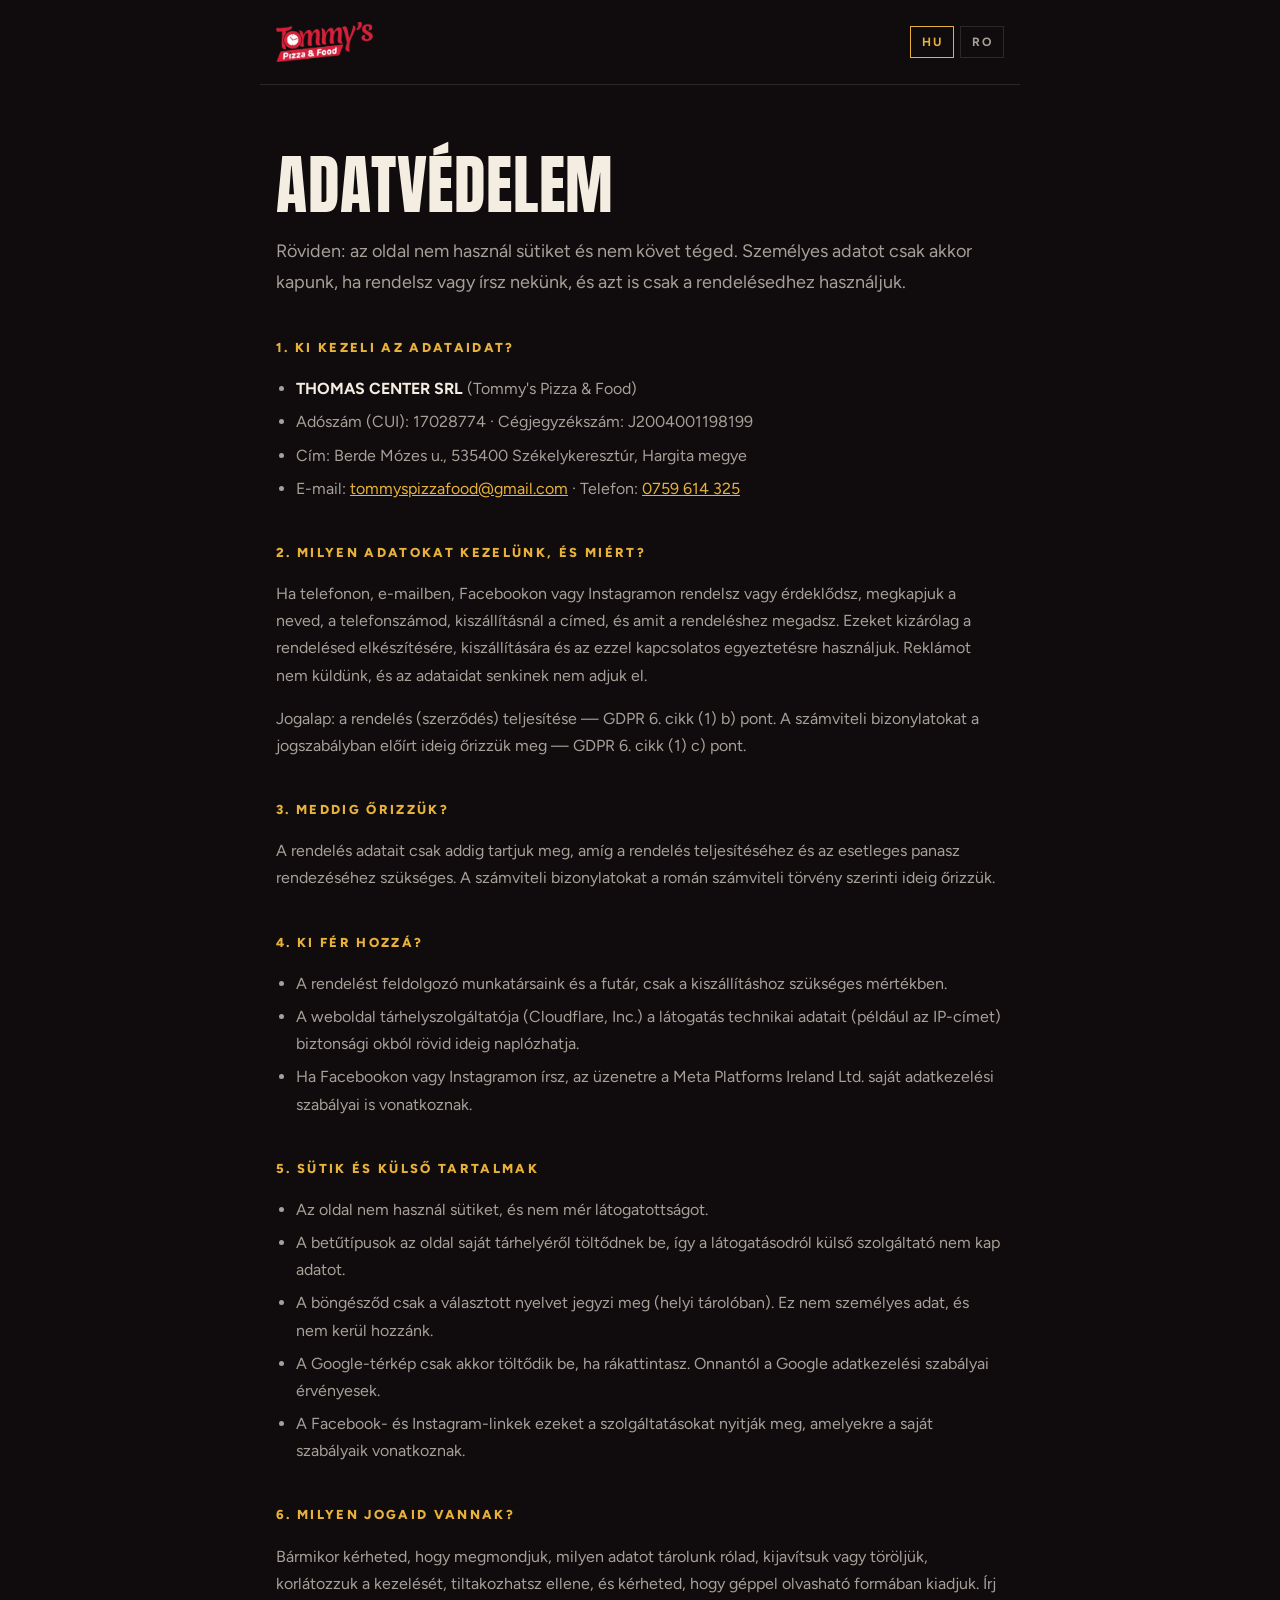
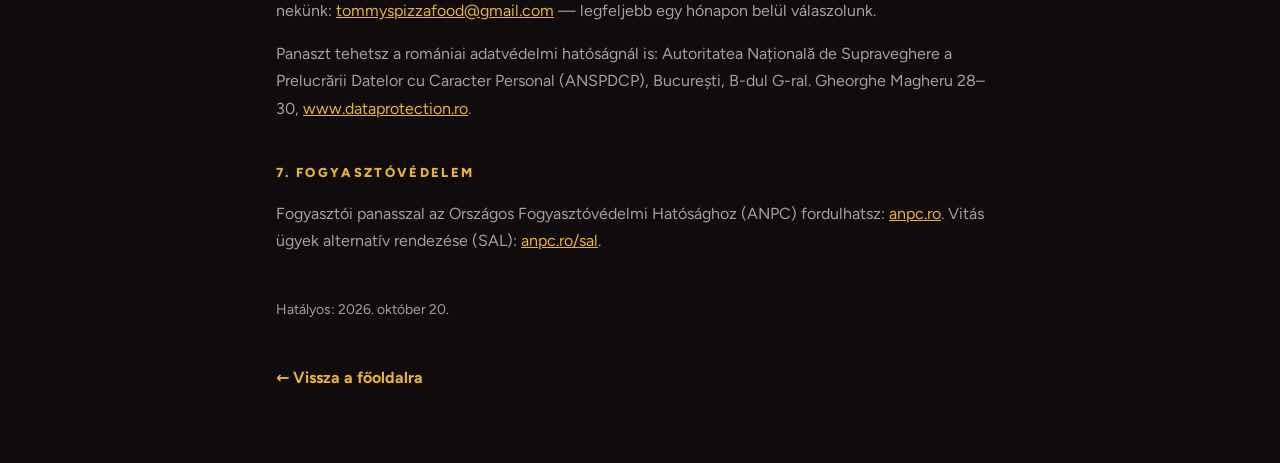
==== adatvedelem.html @ e051e2f7 "Jogi megfelelés: adatvédelmi oldal, cégadat+ANPC/SAL a láblécben, térkép kattintásra, saját betűk, a" ====
<!DOCTYPE html>
<html lang="hu">
<head>
<meta charset="utf-8">
<meta name="viewport" content="width=device-width,initial-scale=1">
<title>Adatvédelem — Tommy's Pizza &amp; Food</title>
<meta name="description" content="Adatkezelési tájékoztató — Tommy's Pizza &amp; Food, THOMAS CENTER SRL, Székelykeresztúr.">
<link rel="canonical" href="https://tommyspizza.ro/adatvedelem.html">
<link rel="icon" type="image/png" sizes="32x32" href="assets/favicon-32.png">
<meta name="theme-color" content="#100C0D">
<link rel="stylesheet" href="assets/fonts.css">
<!--
  Adatkezelési tájékoztató (GDPR) — KÉZZEL SZERKESZTHETŐ, nem generált.
  Pontosan azt írja le, amit az oldal TÉNYLEG csinál (2026-10-20):
  - nincs süti, nincs statisztika, nincs űrlap;
  - a betűk saját tárhelyről jönnek (assets/fonts.css);
  - a Google-térkép csak kattintásra tölt be (index.html, .find .m);
  - localStorage: csak a választott nyelv ('tommys-lang').
  Ha ezek közül bármi változik (statisztika, pixel, rendelő-űrlap), EZT az oldalt is frissíteni kell.
  A két nyelv egymás alatt áll; JS-sel csak a választott látszik.
-->
<style>
:root{--ink:#100C0D;--ink-2:#0A0708;--gold:#E8B23A;--cream:#F4EDE2;--muted:rgba(244,237,226,.66);--hair:rgba(244,237,226,.12)}
*{box-sizing:border-box}
body{margin:0;background:var(--ink);color:var(--cream);font:400 16px/1.7 Figtree,system-ui,sans-serif;-webkit-font-smoothing:antialiased}
a{color:var(--gold)}
:focus-visible{outline:2px solid var(--gold);outline-offset:3px;border-radius:2px}
.top{display:flex;justify-content:space-between;align-items:center;gap:16px;max-width:760px;margin:0 auto;padding:22px 16px;border-bottom:1px solid var(--hair)}
.top img{height:40px;display:block}
.langs{display:flex;gap:6px}
.langs button{background:none;border:1px solid var(--hair);color:var(--muted);font:700 12px/1 Figtree,sans-serif;letter-spacing:.12em;padding:9px 11px;cursor:pointer}
.langs button.on{border-color:var(--gold);color:var(--gold)}
main{max-width:760px;margin:0 auto;padding:clamp(32px,6vw,64px) 16px 72px}
h1{font:400 clamp(40px,8vw,64px)/1.14 Anton,Impact,sans-serif;letter-spacing:.01em;margin:0 0 14px;text-transform:uppercase}
.lead{color:var(--muted);font-size:18px;margin:0 0 36px}
h2{font-size:13px;letter-spacing:.18em;text-transform:uppercase;color:var(--gold);font-weight:800;margin:40px 0 12px}
p,li{color:var(--muted)}
b{color:var(--cream);font-weight:700}
ul{padding-left:20px}
li{margin-bottom:6px}
.hataly{margin-top:44px;font-size:14px}
.back{display:inline-block;margin-top:28px;font-weight:700;text-decoration:none}
html.js [data-lang]{display:none}
html.js[lang="hu"] [data-lang="hu"],html.js[lang="ro"] [data-lang="ro"]{display:block}
html:not(.js) section[data-lang="ro"]{margin-top:80px;padding-top:40px;border-top:1px solid var(--hair)}
</style>
<script>
/* a főoldalon választott nyelv (localStorage 'tommys-lang') itt is érvényes */
(function(){var d=document.documentElement,l='hu';try{l=localStorage.getItem('tommys-lang')||'hu'}catch(e){}
d.className='js';d.lang=(l==='ro'?'ro':'hu');})();
</script>
</head>
<body>

<header class="top">
  <a href="./"><img src="assets/w/tommys-logo-240.webp" alt="Tommy's Pizza &amp; Food"></a>
  <div class="langs">
    <button type="button" data-set="hu">HU</button>
    <button type="button" data-set="ro">RO</button>
  </div>
</header>

<main>

<section data-lang="hu" lang="hu">
  <h1>Adatvédelem</h1>
  <p class="lead">Röviden: az oldal nem használ sütiket és nem követ téged. Személyes adatot csak akkor kapunk, ha rendelsz vagy írsz nekünk, és azt is csak a rendelésedhez használjuk.</p>

  <h2>1. Ki kezeli az adataidat?</h2>
  <ul>
    <li><b>THOMAS CENTER SRL</b> (Tommy's Pizza &amp; Food)</li>
    <li>Adószám (CUI): 17028774 · Cégjegyzékszám: J2004001198199</li>
    <li>Cím: Berde Mózes u., 535400 Székelykeresztúr, Hargita megye</li>
    <li>E-mail: <a href="mailto:tommyspizzafood@gmail.com">tommyspizzafood@gmail.com</a> · Telefon: <a href="tel:+40759614325">0759 614 325</a></li>
  </ul>

  <h2>2. Milyen adatokat kezelünk, és miért?</h2>
  <p>Ha telefonon, e-mailben, Facebookon vagy Instagramon rendelsz vagy érdeklődsz, megkapjuk a neved, a telefonszámod, kiszállításnál a címed, és amit a rendeléshez megadsz. Ezeket kizárólag a rendelésed elkészítésére, kiszállítására és az ezzel kapcsolatos egyeztetésre használjuk. Reklámot nem küldünk, és az adataidat senkinek nem adjuk el.</p>
  <p>Jogalap: a rendelés (szerződés) teljesítése — GDPR 6. cikk (1) b) pont. A számviteli bizonylatokat a jogszabályban előírt ideig őrizzük meg — GDPR 6. cikk (1) c) pont.</p>

  <h2>3. Meddig őrizzük?</h2>
  <p>A rendelés adatait csak addig tartjuk meg, amíg a rendelés teljesítéséhez és az esetleges panasz rendezéséhez szükséges. A számviteli bizonylatokat a román számviteli törvény szerinti ideig őrizzük.</p>

  <h2>4. Ki fér hozzá?</h2>
  <ul>
    <li>A rendelést feldolgozó munkatársaink és a futár, csak a kiszállításhoz szükséges mértékben.</li>
    <li>A weboldal tárhelyszolgáltatója (Cloudflare, Inc.) a látogatás technikai adatait (például az IP-címet) biztonsági okból rövid ideig naplózhatja.</li>
    <li>Ha Facebookon vagy Instagramon írsz, az üzenetre a Meta Platforms Ireland Ltd. saját adatkezelési szabályai is vonatkoznak.</li>
  </ul>

  <h2>5. Sütik és külső tartalmak</h2>
  <ul>
    <li>Az oldal nem használ sütiket, és nem mér látogatottságot.</li>
    <li>A betűtípusok az oldal saját tárhelyéről töltődnek be, így a látogatásodról külső szolgáltató nem kap adatot.</li>
    <li>A böngésződ csak a választott nyelvet jegyzi meg (helyi tárolóban). Ez nem személyes adat, és nem kerül hozzánk.</li>
    <li>A Google-térkép csak akkor töltődik be, ha rákattintasz. Onnantól a Google adatkezelési szabályai érvényesek.</li>
    <li>A Facebook- és Instagram-linkek ezeket a szolgáltatásokat nyitják meg, amelyekre a saját szabályaik vonatkoznak.</li>
  </ul>

  <h2>6. Milyen jogaid vannak?</h2>
  <p>Bármikor kérheted, hogy megmondjuk, milyen adatot tárolunk rólad, kijavítsuk vagy töröljük, korlátozzuk a kezelését, tiltakozhatsz ellene, és kérheted, hogy géppel olvasható formában kiadjuk. Írj nekünk: <a href="mailto:tommyspizzafood@gmail.com">tommyspizzafood@gmail.com</a> — legfeljebb egy hónapon belül válaszolunk.</p>
  <p>Panaszt tehetsz a romániai adatvédelmi hatóságnál is: Autoritatea Națională de Supraveghere a Prelucrării Datelor cu Caracter Personal (ANSPDCP), București, B-dul G-ral. Gheorghe Magheru 28–30, <a href="https://www.dataprotection.ro" target="_blank" rel="noopener">www.dataprotection.ro</a>.</p>

  <h2>7. Fogyasztóvédelem</h2>
  <p>Fogyasztói panasszal az Országos Fogyasztóvédelmi Hatósághoz (ANPC) fordulhatsz: <a href="https://anpc.ro" target="_blank" rel="noopener">anpc.ro</a>. Vitás ügyek alternatív rendezése (SAL): <a href="https://www.anpc.ro/sal" target="_blank" rel="noopener">anpc.ro/sal</a>.</p>

  <p class="hataly">Hatályos: 2026. október 20.</p>
  <a class="back" href="./">← Vissza a főoldalra</a>
</section>

<section data-lang="ro" lang="ro">
  <h1>Confidențialitate</h1>
  <p class="lead">Pe scurt: site-ul nu folosește cookie-uri și nu te urmărește. Primim date personale doar dacă comanzi sau ne scrii, și le folosim doar pentru comanda ta.</p>

  <h2>1. Cine prelucrează datele tale?</h2>
  <ul>
    <li><b>THOMAS CENTER SRL</b> (Tommy's Pizza &amp; Food)</li>
    <li>CUI: 17028774 · Nr. Reg. Com.: J2004001198199</li>
    <li>Adresa: Str. Berde Mózes, 535400 Cristuru Secuiesc, jud. Harghita</li>
    <li>E-mail: <a href="mailto:tommyspizzafood@gmail.com">tommyspizzafood@gmail.com</a> · Telefon: <a href="tel:+40759614325">0759 614 325</a></li>
  </ul>

  <h2>2. Ce date prelucrăm și de ce?</h2>
  <p>Dacă ne comanzi sau ne contactezi telefonic, prin e-mail, Facebook sau Instagram, primim numele, numărul de telefon, adresa (la livrare) și ce ne comunici pentru comandă. Le folosim exclusiv pentru pregătirea și livrarea comenzii și pentru comunicarea legată de aceasta. Nu trimitem reclame și nu vindem datele nimănui.</p>
  <p>Temei legal: executarea comenzii (contractului) — art. 6 alin. (1) lit. b) GDPR. Documentele contabile le păstrăm pe durata prevăzută de lege — art. 6 alin. (1) lit. c) GDPR.</p>

  <h2>3. Cât timp le păstrăm?</h2>
  <p>Datele comenzii le păstrăm doar cât este necesar pentru onorarea comenzii și soluționarea unei eventuale reclamații. Documentele contabile se păstrează pe durata prevăzută de legea contabilității.</p>

  <h2>4. Cine are acces?</h2>
  <ul>
    <li>Colegii care procesează comanda și curierul, doar în măsura necesară livrării.</li>
    <li>Furnizorul de găzduire al site-ului (Cloudflare, Inc.) poate înregistra pentru scurt timp, din motive de securitate, date tehnice ale vizitei (de exemplu adresa IP).</li>
    <li>Dacă ne scrii pe Facebook sau Instagram, mesajului i se aplică și regulile proprii ale Meta Platforms Ireland Ltd.</li>
  </ul>

  <h2>5. Cookie-uri și conținut extern</h2>
  <ul>
    <li>Site-ul nu folosește cookie-uri și nu măsoară traficul.</li>
    <li>Fonturile se încarcă de pe serverul propriu al site-ului, astfel niciun furnizor extern nu primește date despre vizita ta.</li>
    <li>Browserul tău reține doar limba aleasă (în stocarea locală). Aceasta nu este o dată personală și nu ajunge la noi.</li>
    <li>Harta Google se încarcă doar dacă dai clic pe ea. De atunci se aplică regulile Google.</li>
    <li>Linkurile de Facebook și Instagram deschid aceste servicii, care au propriile reguli.</li>
  </ul>

  <h2>6. Ce drepturi ai?</h2>
  <p>Oricând poți cere să afli ce date deținem despre tine, să le rectificăm sau să le ștergem, să restricționăm prelucrarea, te poți opune prelucrării și poți cere datele într-un format care poate fi citit automat. Scrie-ne: <a href="mailto:tommyspizzafood@gmail.com">tommyspizzafood@gmail.com</a> — răspundem în cel mult o lună.</p>
  <p>Poți depune plângere și la Autoritatea Națională de Supraveghere a Prelucrării Datelor cu Caracter Personal (ANSPDCP), București, B-dul G-ral. Gheorghe Magheru 28–30, <a href="https://www.dataprotection.ro" target="_blank" rel="noopener">www.dataprotection.ro</a>.</p>

  <h2>7. Protecția consumatorilor</h2>
  <p>Pentru reclamații te poți adresa Autorității Naționale pentru Protecția Consumatorilor (ANPC): <a href="https://anpc.ro" target="_blank" rel="noopener">anpc.ro</a>. Soluționarea alternativă a litigiilor (SAL): <a href="https://www.anpc.ro/sal" target="_blank" rel="noopener">anpc.ro/sal</a>.</p>

  <p class="hataly">În vigoare din: 20 octombrie 2026.</p>
  <a class="back" href="./">← Înapoi la pagina principală</a>
</section>

</main>

<script>
document.querySelectorAll('.langs button').forEach(function(b){
  b.classList.toggle('on', b.dataset.set===document.documentElement.lang);
  b.addEventListener('click',function(){
    var l=b.dataset.set; document.documentElement.lang=l;
    try{localStorage.setItem('tommys-lang',l)}catch(e){}
    document.querySelectorAll('.langs button').forEach(function(x){x.classList.toggle('on',x===b)});
  });
});
</script>
</body>
</html>
---- assets/fonts.css ----
/* Saját tárhelyről (GDPR: a látogató IP-je nem megy a Google-höz). Forrás: Google Fonts, OFL. */
/* latin-ext */
@font-face {
  font-family: 'Anton';
  font-style: normal;
  font-weight: 400;
  font-display: swap;
  src: url(fonts/Anton-latin-ext.woff2) format('woff2');
  unicode-range: U+0100-02BA, U+02BD-02C5, U+02C7-02CC, U+02CE-02D7, U+02DD-02FF, U+0304, U+0308, U+0329, U+1D00-1DBF, U+1E00-1E9F, U+1EF2-1EFF, U+2020, U+20A0-20AB, U+20AD-20C4, U+2113, U+2C60-2C7F, U+A720-A7FF;
}
/* latin */
@font-face {
  font-family: 'Anton';
  font-style: normal;
  font-weight: 400;
  font-display: swap;
  src: url(fonts/Anton-latin.woff2) format('woff2');
  unicode-range: U+0000-00FF, U+0131, U+0152-0153, U+02BB-02BC, U+02C6, U+02DA, U+02DC, U+0304, U+0308, U+0329, U+2000-206F, U+20AC, U+2122, U+2191, U+2193, U+2212, U+2215, U+FEFF, U+FFFD;
}
/* latin-ext */
@font-face {
  font-family: 'Figtree';
  font-style: normal;
  font-weight: 300;
  font-display: swap;
  src: url(fonts/Figtree-latin-ext.woff2) format('woff2');
  unicode-range: U+0100-02BA, U+02BD-02C5, U+02C7-02CC, U+02CE-02D7, U+02DD-02FF, U+0304, U+0308, U+0329, U+1D00-1DBF, U+1E00-1E9F, U+1EF2-1EFF, U+2020, U+20A0-20AB, U+20AD-20C4, U+2113, U+2C60-2C7F, U+A720-A7FF;
}
/* latin */
@font-face {
  font-family: 'Figtree';
  font-style: normal;
  font-weight: 300;
  font-display: swap;
  src: url(fonts/Figtree-latin.woff2) format('woff2');
  unicode-range: U+0000-00FF, U+0131, U+0152-0153, U+02BB-02BC, U+02C6, U+02DA, U+02DC, U+0304, U+0308, U+0329, U+2000-206F, U+20AC, U+2122, U+2191, U+2193, U+2212, U+2215, U+FEFF, U+FFFD;
}
/* latin-ext */
@font-face {
  font-family: 'Figtree';
  font-style: normal;
  font-weight: 400;
  font-display: swap;
  src: url(fonts/Figtree-latin-ext.woff2) format('woff2');
  unicode-range: U+0100-02BA, U+02BD-02C5, U+02C7-02CC, U+02CE-02D7, U+02DD-02FF, U+0304, U+0308, U+0329, U+1D00-1DBF, U+1E00-1E9F, U+1EF2-1EFF, U+2020, U+20A0-20AB, U+20AD-20C4, U+2113, U+2C60-2C7F, U+A720-A7FF;
}
/* latin */
@font-face {
  font-family: 'Figtree';
  font-style: normal;
  font-weight: 400;
  font-display: swap;
  src: url(fonts/Figtree-latin.woff2) format('woff2');
  unicode-range: U+0000-00FF, U+0131, U+0152-0153, U+02BB-02BC, U+02C6, U+02DA, U+02DC, U+0304, U+0308, U+0329, U+2000-206F, U+20AC, U+2122, U+2191, U+2193, U+2212, U+2215, U+FEFF, U+FFFD;
}
/* latin-ext */
@font-face {
  font-family: 'Figtree';
  font-style: normal;
  font-weight: 500;
  font-display: swap;
  src: url(fonts/Figtree-latin-ext.woff2) format('woff2');
  unicode-range: U+0100-02BA, U+02BD-02C5, U+02C7-02CC, U+02CE-02D7, U+02DD-02FF, U+0304, U+0308, U+0329, U+1D00-1DBF, U+1E00-1E9F, U+1EF2-1EFF, U+2020, U+20A0-20AB, U+20AD-20C4, U+2113, U+2C60-2C7F, U+A720-A7FF;
}
/* latin */
@font-face {
  font-family: 'Figtree';
  font-style: normal;
  font-weight: 500;
  font-display: swap;
  src: url(fonts/Figtree-latin.woff2) format('woff2');
  unicode-range: U+0000-00FF, U+0131, U+0152-0153, U+02BB-02BC, U+02C6, U+02DA, U+02DC, U+0304, U+0308, U+0329, U+2000-206F, U+20AC, U+2122, U+2191, U+2193, U+2212, U+2215, U+FEFF, U+FFFD;
}
/* latin-ext */
@font-face {
  font-family: 'Figtree';
  font-style: normal;
  font-weight: 600;
  font-display: swap;
  src: url(fonts/Figtree-latin-ext.woff2) format('woff2');
  unicode-range: U+0100-02BA, U+02BD-02C5, U+02C7-02CC, U+02CE-02D7, U+02DD-02FF, U+0304, U+0308, U+0329, U+1D00-1DBF, U+1E00-1E9F, U+1EF2-1EFF, U+2020, U+20A0-20AB, U+20AD-20C4, U+2113, U+2C60-2C7F, U+A720-A7FF;
}
/* latin */
@font-face {
  font-family: 'Figtree';
  font-style: normal;
  font-weight: 600;
  font-display: swap;
  src: url(fonts/Figtree-latin.woff2) format('woff2');
  unicode-range: U+0000-00FF, U+0131, U+0152-0153, U+02BB-02BC, U+02C6, U+02DA, U+02DC, U+0304, U+0308, U+0329, U+2000-206F, U+20AC, U+2122, U+2191, U+2193, U+2212, U+2215, U+FEFF, U+FFFD;
}
/* latin-ext */
@font-face {
  font-family: 'Figtree';
  font-style: normal;
  font-weight: 700;
  font-display: swap;
  src: url(fonts/Figtree-latin-ext.woff2) format('woff2');
  unicode-range: U+0100-02BA, U+02BD-02C5, U+02C7-02CC, U+02CE-02D7, U+02DD-02FF, U+0304, U+0308, U+0329, U+1D00-1DBF, U+1E00-1E9F, U+1EF2-1EFF, U+2020, U+20A0-20AB, U+20AD-20C4, U+2113, U+2C60-2C7F, U+A720-A7FF;
}
/* latin */
@font-face {
  font-family: 'Figtree';
  font-style: normal;
  font-weight: 700;
  font-display: swap;
  src: url(fonts/Figtree-latin.woff2) format('woff2');
  unicode-range: U+0000-00FF, U+0131, U+0152-0153, U+02BB-02BC, U+02C6, U+02DA, U+02DC, U+0304, U+0308, U+0329, U+2000-206F, U+20AC, U+2122, U+2191, U+2193, U+2212, U+2215, U+FEFF, U+FFFD;
}
/* latin-ext */
@font-face {
  font-family: 'Figtree';
  font-style: normal;
  font-weight: 800;
  font-display: swap;
  src: url(fonts/Figtree-latin-ext.woff2) format('woff2');
  unicode-range: U+0100-02BA, U+02BD-02C5, U+02C7-02CC, U+02CE-02D7, U+02DD-02FF, U+0304, U+0308, U+0329, U+1D00-1DBF, U+1E00-1E9F, U+1EF2-1EFF, U+2020, U+20A0-20AB, U+20AD-20C4, U+2113, U+2C60-2C7F, U+A720-A7FF;
}
/* latin */
@font-face {
  font-family: 'Figtree';
  font-style: normal;
  font-weight: 800;
  font-display: swap;
  src: url(fonts/Figtree-latin.woff2) format('woff2');
  unicode-range: U+0000-00FF, U+0131, U+0152-0153, U+02BB-02BC, U+02C6, U+02DA, U+02DC, U+0304, U+0308, U+0329, U+2000-206F, U+20AC, U+2122, U+2191, U+2193, U+2212, U+2215, U+FEFF, U+FFFD;
}
/* latin-ext */
@font-face {
  font-family: 'Figtree';
  font-style: normal;
  font-weight: 900;
  font-display: swap;
  src: url(fonts/Figtree-latin-ext.woff2) format('woff2');
  unicode-range: U+0100-02BA, U+02BD-02C5, U+02C7-02CC, U+02CE-02D7, U+02DD-02FF, U+0304, U+0308, U+0329, U+1D00-1DBF, U+1E00-1E9F, U+1EF2-1EFF, U+2020, U+20A0-20AB, U+20AD-20C4, U+2113, U+2C60-2C7F, U+A720-A7FF;
}
/* latin */
@font-face {
  font-family: 'Figtree';
  font-style: normal;
  font-weight: 900;
  font-display: swap;
  src: url(fonts/Figtree-latin.woff2) format('woff2');
  unicode-range: U+0000-00FF, U+0131, U+0152-0153, U+02BB-02BC, U+02C6, U+02DA, U+02DC, U+0304, U+0308, U+0329, U+2000-206F, U+20AC, U+2122, U+2191, U+2193, U+2212, U+2215, U+FEFF, U+FFFD;
}
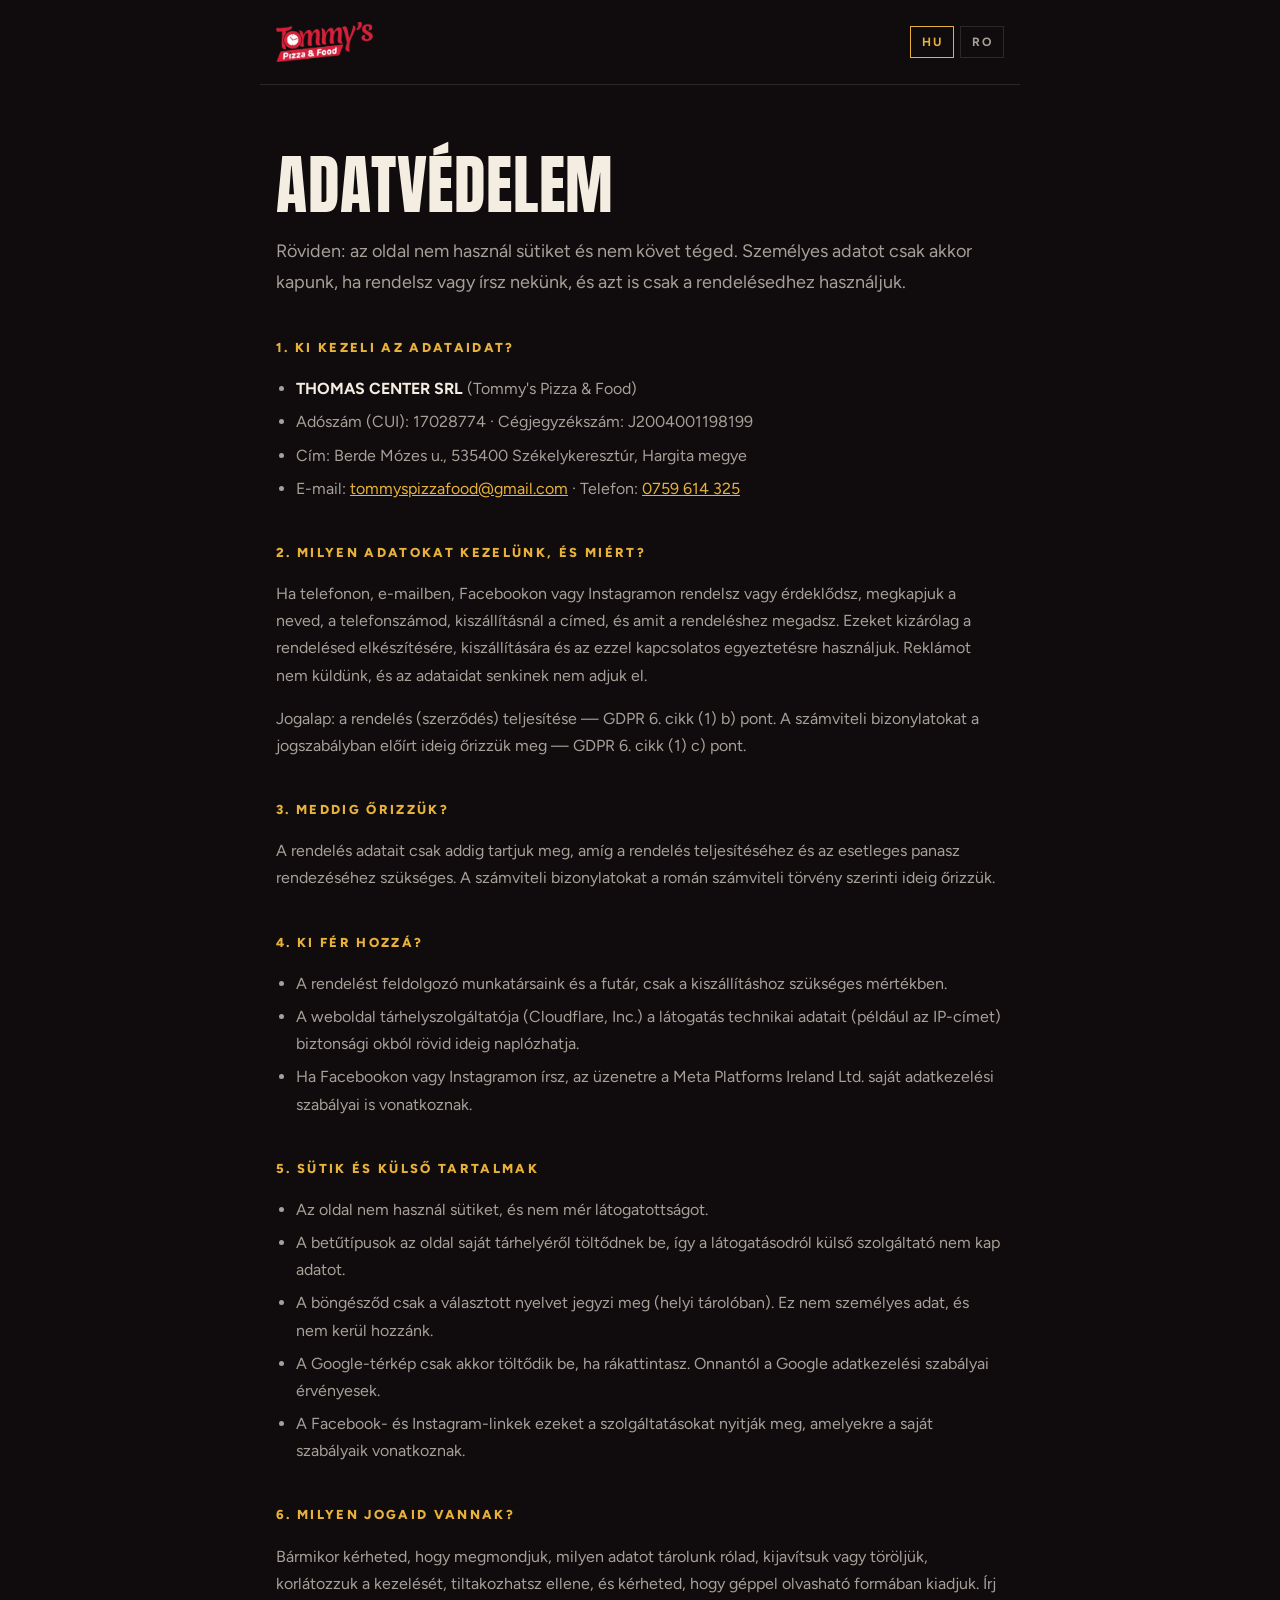
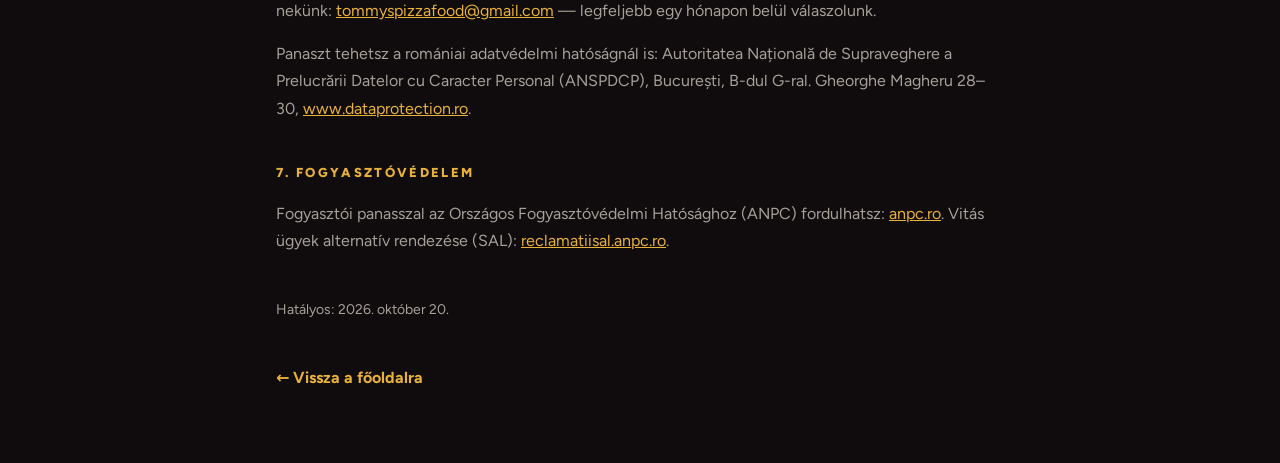
==== commit 2ae034cd: "SAL-piktogram az ANPC 270/2026 szerint: 250x50, link reclamatiisal.anpc.ro Co-Authored-By: Claude Op" ====
--- a/adatvedelem.html
+++ b/adatvedelem.html
@@ -102,7 +102,7 @@
   <p>Panaszt tehetsz a romániai adatvédelmi hatóságnál is: Autoritatea Națională de Supraveghere a Prelucrării Datelor cu Caracter Personal (ANSPDCP), București, B-dul G-ral. Gheorghe Magheru 28–30, <a href="https://www.dataprotection.ro" target="_blank" rel="noopener">www.dataprotection.ro</a>.</p>
 
   <h2>7. Fogyasztóvédelem</h2>
-  <p>Fogyasztói panasszal az Országos Fogyasztóvédelmi Hatósághoz (ANPC) fordulhatsz: <a href="https://anpc.ro" target="_blank" rel="noopener">anpc.ro</a>. Vitás ügyek alternatív rendezése (SAL): <a href="https://www.anpc.ro/sal" target="_blank" rel="noopener">anpc.ro/sal</a>.</p>
+  <p>Fogyasztói panasszal az Országos Fogyasztóvédelmi Hatósághoz (ANPC) fordulhatsz: <a href="https://anpc.ro" target="_blank" rel="noopener">anpc.ro</a>. Vitás ügyek alternatív rendezése (SAL): <a href="https://reclamatiisal.anpc.ro" target="_blank" rel="noopener">reclamatiisal.anpc.ro</a>.</p>
 
   <p class="hataly">Hatályos: 2026. október 20.</p>
   <a class="back" href="./">← Vissza a főoldalra</a>
@@ -148,7 +148,7 @@
   <p>Poți depune plângere și la Autoritatea Națională de Supraveghere a Prelucrării Datelor cu Caracter Personal (ANSPDCP), București, B-dul G-ral. Gheorghe Magheru 28–30, <a href="https://www.dataprotection.ro" target="_blank" rel="noopener">www.dataprotection.ro</a>.</p>
 
   <h2>7. Protecția consumatorilor</h2>
-  <p>Pentru reclamații te poți adresa Autorității Naționale pentru Protecția Consumatorilor (ANPC): <a href="https://anpc.ro" target="_blank" rel="noopener">anpc.ro</a>. Soluționarea alternativă a litigiilor (SAL): <a href="https://www.anpc.ro/sal" target="_blank" rel="noopener">anpc.ro/sal</a>.</p>
+  <p>Pentru reclamații te poți adresa Autorității Naționale pentru Protecția Consumatorilor (ANPC): <a href="https://anpc.ro" target="_blank" rel="noopener">anpc.ro</a>. Soluționarea alternativă a litigiilor (SAL): <a href="https://reclamatiisal.anpc.ro" target="_blank" rel="noopener">reclamatiisal.anpc.ro</a>.</p>
 
   <p class="hataly">În vigoare din: 20 octombrie 2026.</p>
   <a class="back" href="./">← Înapoi la pagina principală</a>
